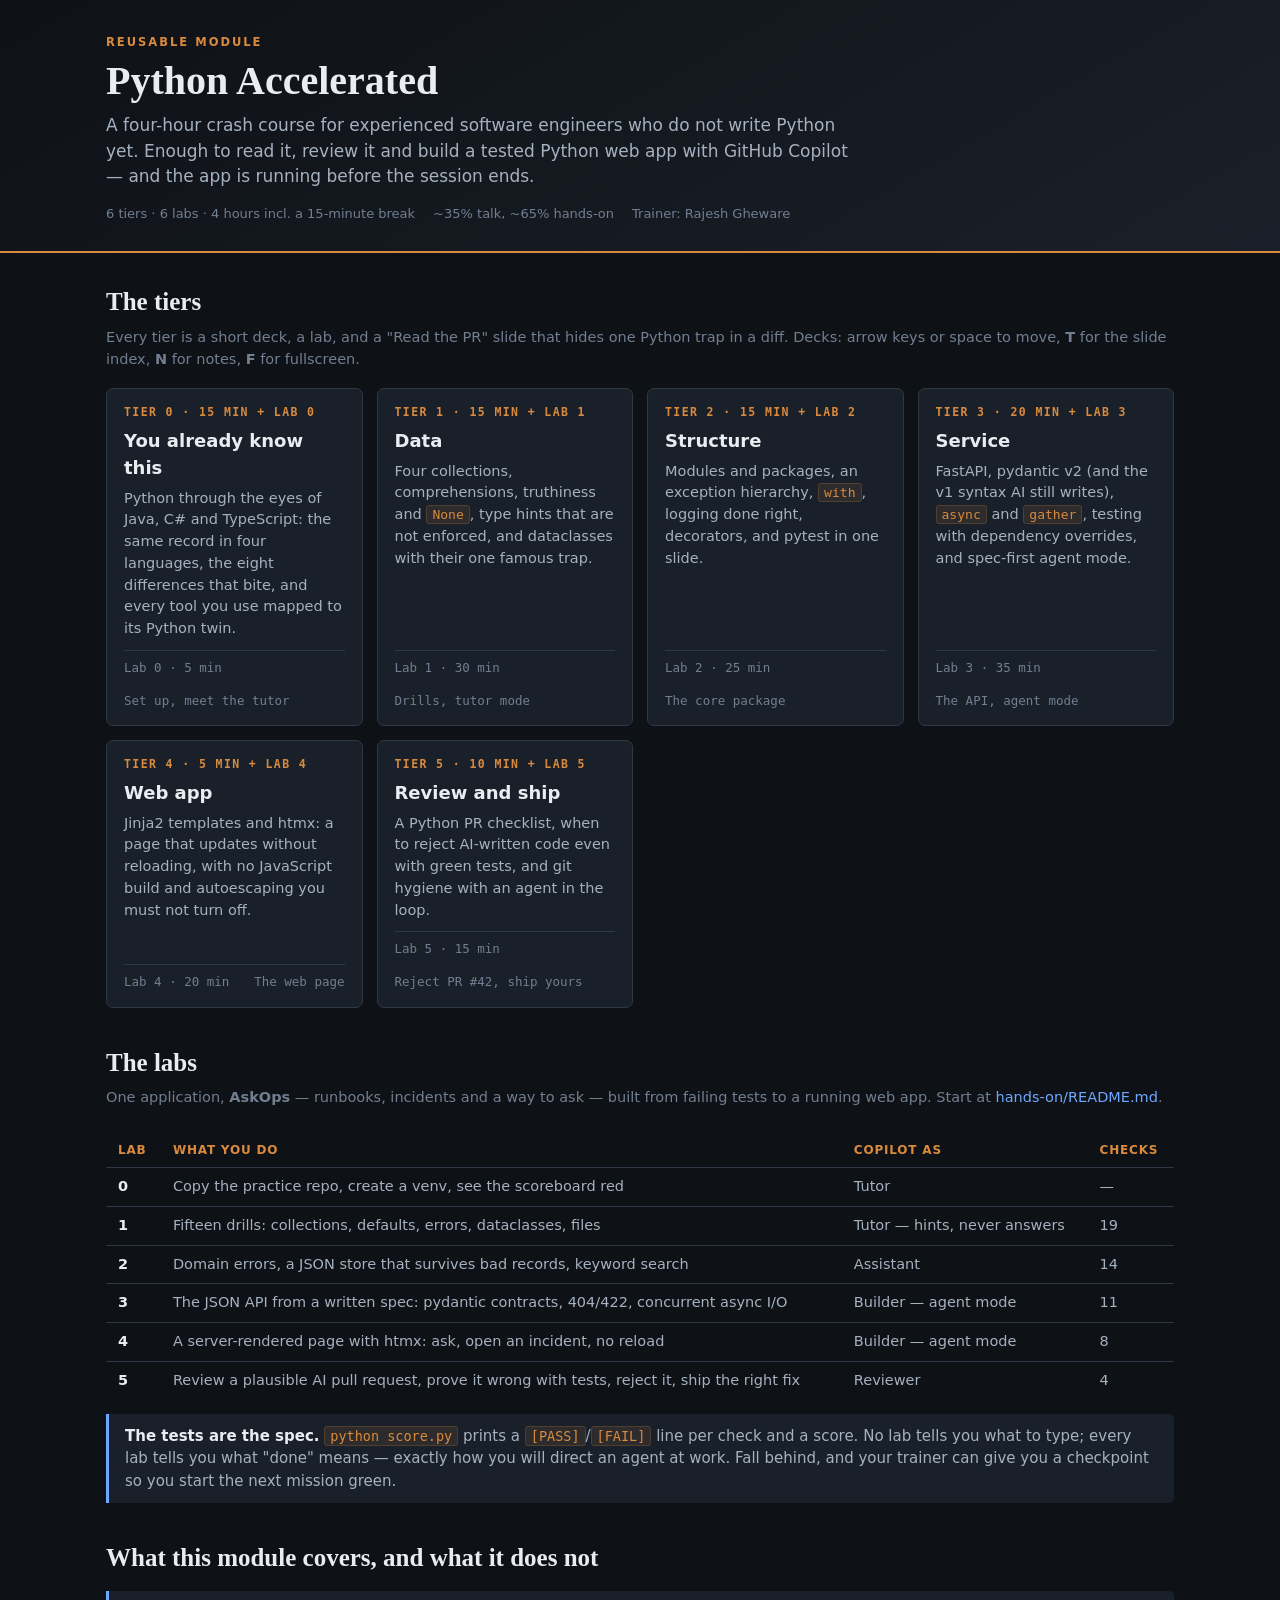
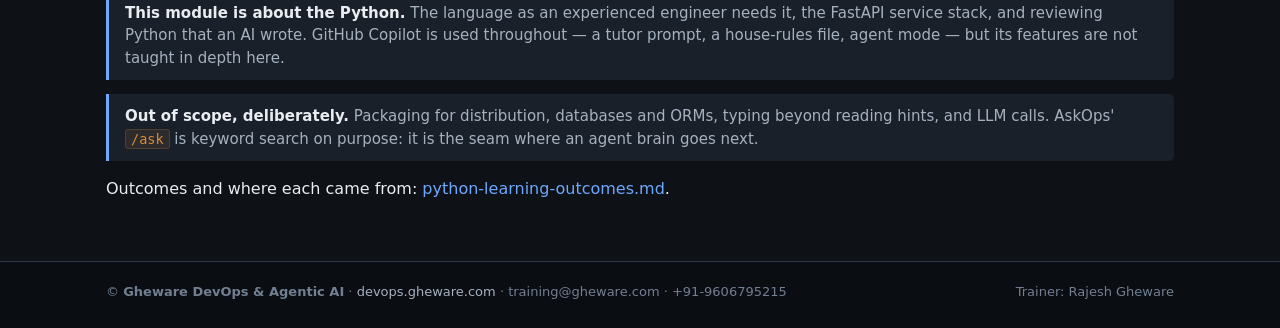
==== index.html @ 86f2a053 "Python Accelerated: a four-hour Python crash course module For experienced engineers new to Python: " ====
<!DOCTYPE html>
<html lang="en">
<head>
<meta charset="utf-8">
<meta name="viewport" content="width=device-width, initial-scale=1">
<title>Python Accelerated &mdash; Reusable Training Module</title>
<style>
:root{
  --bg:#0e1116; --bg-2:#141922; --panel:#1a2029; --line:#2f3846; --line-2:#435063;
  --fg:#e9edf2; --fg-dim:#a6b1c0; --fg-faint:#717f91;
  --accent:#d98a3d; --accent-2:#6ea8fe; --good:#5fbf8f;
  --mono:ui-monospace,"JetBrains Mono",Consolas,"DejaVu Sans Mono",monospace;
  --sans:system-ui,-apple-system,"Segoe UI",Roboto,Arial,sans-serif;
  --serif:ui-serif,Georgia,"Times New Roman",serif;
}
*{box-sizing:border-box}
body{margin:0;background:var(--bg);color:var(--fg);font-family:var(--sans);line-height:1.5}
a{color:var(--accent-2);text-decoration:none}
a:hover{text-decoration:underline}
header.top{background:linear-gradient(150deg,#0e1116 0%,#1a2029 100%);border-bottom:2px solid var(--accent);padding:34px 24px 28px}
.wrap{max-width:1100px;margin:0 auto;padding:0 16px}
header.top .tag{font-size:11.5px;letter-spacing:2px;text-transform:uppercase;color:var(--accent);font-weight:700}
header.top h1{font-family:var(--serif);font-size:40px;margin:8px 0 10px;font-weight:600;line-height:1.1}
header.top p{color:var(--fg-dim);max-width:760px;font-size:17px;margin:0}
header.top .meta{margin-top:14px;font-size:13px;color:var(--fg-faint);display:flex;gap:18px;flex-wrap:wrap}
section{padding:30px 0 6px}
h2{font-family:var(--serif);font-size:25px;margin:0 0 6px;font-weight:600}
h2 + .sub{color:var(--fg-faint);font-size:14.5px;margin:0 0 18px}
.tiers{display:grid;grid-template-columns:repeat(auto-fit,minmax(250px,1fr));gap:14px}
.tier{background:var(--panel);border:1px solid var(--line);border-radius:7px;padding:15px 17px;display:flex;flex-direction:column}
.tier:hover{border-color:var(--accent)}
.tier .n{font-family:var(--mono);font-size:11.5px;letter-spacing:1.4px;color:var(--accent);font-weight:700}
.tier h3{margin:5px 0 7px;font-size:18px}
.tier h3 a{color:var(--fg)}
.tier p{color:var(--fg-dim);font-size:14.5px;margin:0 0 10px;flex:1}
.tier .foot{font-size:12.5px;color:var(--fg-faint);font-family:var(--mono);display:flex;justify-content:space-between;gap:14px;flex-wrap:wrap;border-top:1px solid var(--line);padding-top:8px}
table{width:100%;border-collapse:collapse;font-size:14.5px;margin-top:6px}
th,td{text-align:left;padding:8px 12px;border-bottom:1px solid var(--line);vertical-align:top}
th{color:var(--accent);font-size:12px;letter-spacing:.8px;text-transform:uppercase}
td{color:var(--fg-dim)}
td b{color:var(--fg)}
tr:last-child td{border-bottom:none}
.table-wrap{overflow-x:auto}
code{font-family:var(--mono);font-size:.9em;color:var(--accent);background:rgba(217,138,61,.10);padding:1px 5px;border-radius:3px;border:1px solid rgba(217,138,61,.2)}
.note{background:var(--panel);border-left:3px solid var(--accent-2);border-radius:0 5px 5px 0;padding:11px 16px;color:var(--fg-dim);font-size:15px;margin-top:14px}
.note b{color:var(--fg)}
footer{margin-top:38px;border-top:1px solid var(--line);background:#0a0d12;padding:20px 0 26px;font-size:13px;color:var(--fg-faint)}
footer a{color:var(--fg-dim)}
footer .row{display:flex;justify-content:space-between;gap:20px;flex-wrap:wrap}
@media(max-width:640px){header.top h1{font-size:30px}}
</style>
</head>
<body>

<header class="top">
  <div class="wrap">
    <p class="tag">Reusable module</p>
    <h1>Python Accelerated</h1>
    <p>A four-hour crash course for experienced software engineers who do not write Python yet. Enough to
      read it, review it and build a tested Python web app with GitHub Copilot &mdash; and the app is running
      before the session ends.</p>
    <p class="meta">
      <span>6 tiers &middot; 6 labs &middot; 4 hours incl. a 15-minute break</span>
      <span>~35% talk, ~65% hands-on</span>
      <span>Trainer: Rajesh Gheware</span>
    </p>
  </div>
</header>

<div class="wrap">

<section>
  <h2>The tiers</h2>
  <p class="sub">Every tier is a short deck, a lab, and a "Read the PR" slide that hides one Python trap in a diff.
    Decks: arrow keys or space to move, <b>T</b> for the slide index, <b>N</b> for notes, <b>F</b> for fullscreen.</p>
  <div class="tiers">
    <div class="tier">
      <span class="n">TIER 0 &middot; 15 MIN + LAB 0</span>
      <h3><a href="presentation/t0-you-already-know-this.html">You already know this</a></h3>
      <p>Python through the eyes of Java, C# and TypeScript: the same record in four languages, the eight
         differences that bite, and every tool you use mapped to its Python twin.</p>
      <div class="foot"><span>Lab 0 &middot; 5 min</span><span>Set up, meet the tutor</span></div>
    </div>
    <div class="tier">
      <span class="n">TIER 1 &middot; 15 MIN + LAB 1</span>
      <h3><a href="presentation/t1-data.html">Data</a></h3>
      <p>Four collections, comprehensions, truthiness and <code>None</code>, type hints that are not
         enforced, and dataclasses with their one famous trap.</p>
      <div class="foot"><span>Lab 1 &middot; 30 min</span><span>Drills, tutor mode</span></div>
    </div>
    <div class="tier">
      <span class="n">TIER 2 &middot; 15 MIN + LAB 2</span>
      <h3><a href="presentation/t2-structure.html">Structure</a></h3>
      <p>Modules and packages, an exception hierarchy, <code>with</code>, logging done right, decorators, and
         pytest in one slide.</p>
      <div class="foot"><span>Lab 2 &middot; 25 min</span><span>The core package</span></div>
    </div>
    <div class="tier">
      <span class="n">TIER 3 &middot; 20 MIN + LAB 3</span>
      <h3><a href="presentation/t3-service.html">Service</a></h3>
      <p>FastAPI, pydantic v2 (and the v1 syntax AI still writes), <code>async</code> and <code>gather</code>, testing with
         dependency overrides, and spec-first agent mode.</p>
      <div class="foot"><span>Lab 3 &middot; 35 min</span><span>The API, agent mode</span></div>
    </div>
    <div class="tier">
      <span class="n">TIER 4 &middot; 5 MIN + LAB 4</span>
      <h3><a href="presentation/t4-web-app.html">Web app</a></h3>
      <p>Jinja2 templates and htmx: a page that updates without reloading, with no JavaScript build and
         autoescaping you must not turn off.</p>
      <div class="foot"><span>Lab 4 &middot; 20 min</span><span>The web page</span></div>
    </div>
    <div class="tier">
      <span class="n">TIER 5 &middot; 10 MIN + LAB 5</span>
      <h3><a href="presentation/t5-review-and-ship.html">Review and ship</a></h3>
      <p>A Python PR checklist, when to reject AI-written code even with green tests, and git hygiene with an
         agent in the loop.</p>
      <div class="foot"><span>Lab 5 &middot; 15 min</span><span>Reject PR #42, ship yours</span></div>
    </div>
  </div>
</section>

<section>
  <h2>The labs</h2>
  <p class="sub">One application, <b>AskOps</b> &mdash; runbooks, incidents and a way to ask &mdash; built from failing
    tests to a running web app. Start at <a href="hands-on/README.md">hands-on/README.md</a>.</p>
  <div class="table-wrap">
    <table>
      <tr><th>Lab</th><th>What you do</th><th>Copilot as</th><th>Checks</th></tr>
      <tr><td><b>0</b></td><td>Copy the practice repo, create a venv, see the scoreboard red</td><td>Tutor</td><td>&mdash;</td></tr>
      <tr><td><b>1</b></td><td>Fifteen drills: collections, defaults, errors, dataclasses, files</td><td>Tutor &mdash; hints, never answers</td><td>19</td></tr>
      <tr><td><b>2</b></td><td>Domain errors, a JSON store that survives bad records, keyword search</td><td>Assistant</td><td>14</td></tr>
      <tr><td><b>3</b></td><td>The JSON API from a written spec: pydantic contracts, 404/422, concurrent async I/O</td><td>Builder &mdash; agent mode</td><td>11</td></tr>
      <tr><td><b>4</b></td><td>A server-rendered page with htmx: ask, open an incident, no reload</td><td>Builder &mdash; agent mode</td><td>8</td></tr>
      <tr><td><b>5</b></td><td>Review a plausible AI pull request, prove it wrong with tests, reject it, ship the right fix</td><td>Reviewer</td><td>4</td></tr>
    </table>
  </div>
  <div class="note">
    <b>The tests are the spec.</b> <code>python score.py</code> prints a <code>[PASS]</code>/<code>[FAIL]</code> line per check and a score.
    No lab tells you what to type; every lab tells you what "done" means &mdash; exactly how you will direct an agent at work.
    Fall behind, and your trainer can give you a checkpoint so you start the next mission green.
  </div>
</section>

<section>
  <h2>What this module covers, and what it does not</h2>
  <div class="note">
    <b>This module is about the Python.</b> The language as an experienced engineer needs it, the FastAPI service
    stack, and reviewing Python that an AI wrote. GitHub Copilot is used throughout &mdash; a tutor prompt, a house-rules
    file, agent mode &mdash; but its features are not taught in depth here.
  </div>
  <div class="note">
    <b>Out of scope, deliberately.</b> Packaging for distribution, databases and ORMs, typing beyond reading hints,
    and LLM calls. AskOps' <code>/ask</code> is keyword search on purpose: it is the seam where an agent brain goes next.
  </div>
  <p class="sub">Outcomes and where each came from:
    <a href="python-learning-outcomes.md">python-learning-outcomes.md</a>.</p>
</section>

</div>

<footer>
  <div class="wrap row">
    <span>&copy; <b>Gheware DevOps &amp; Agentic AI</b> &middot;
      <a href="https://devops.gheware.com">devops.gheware.com</a> &middot;
      training@gheware.com &middot; +91-9606795215</span>
    <span>Trainer: Rajesh Gheware</span>
  </div>
</footer>

</body>
</html>
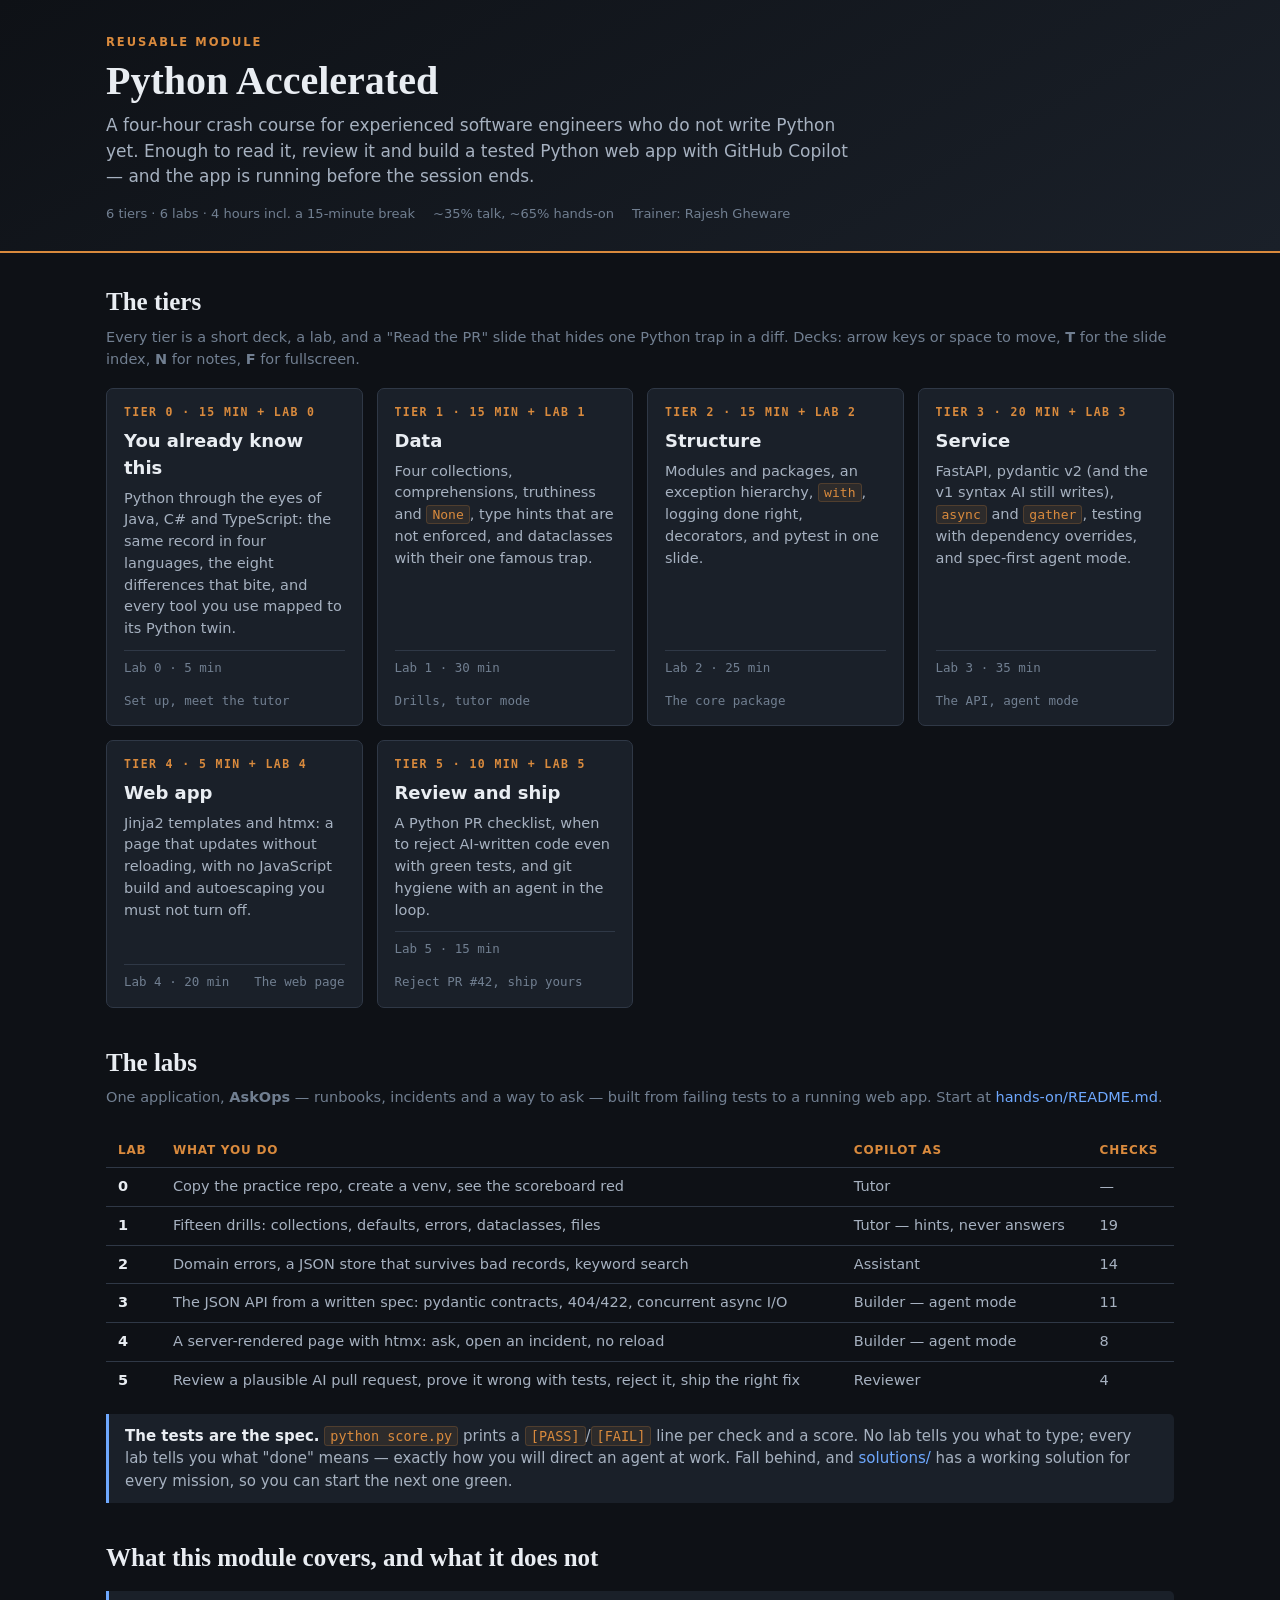
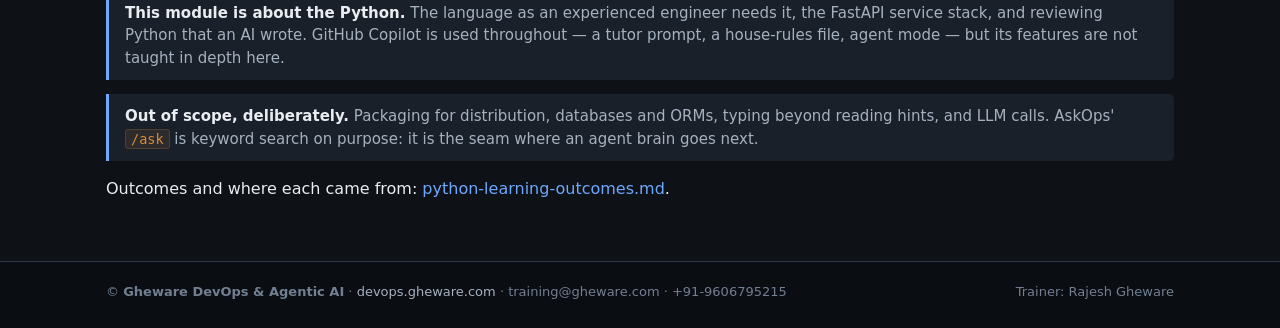
==== commit d896068a: "Add a working solution for every mission under solutions/ Participants may refer to them when stuck," ====
--- a/index.html
+++ b/index.html
@@ -137,7 +137,7 @@
   <div class="note">
     <b>The tests are the spec.</b> <code>python score.py</code> prints a <code>[PASS]</code>/<code>[FAIL]</code> line per check and a score.
     No lab tells you what to type; every lab tells you what "done" means &mdash; exactly how you will direct an agent at work.
-    Fall behind, and your trainer can give you a checkpoint so you start the next mission green.
+    Fall behind, and <a href="solutions/README.md">solutions/</a> has a working solution for every mission, so you can start the next one green.
   </div>
 </section>
 
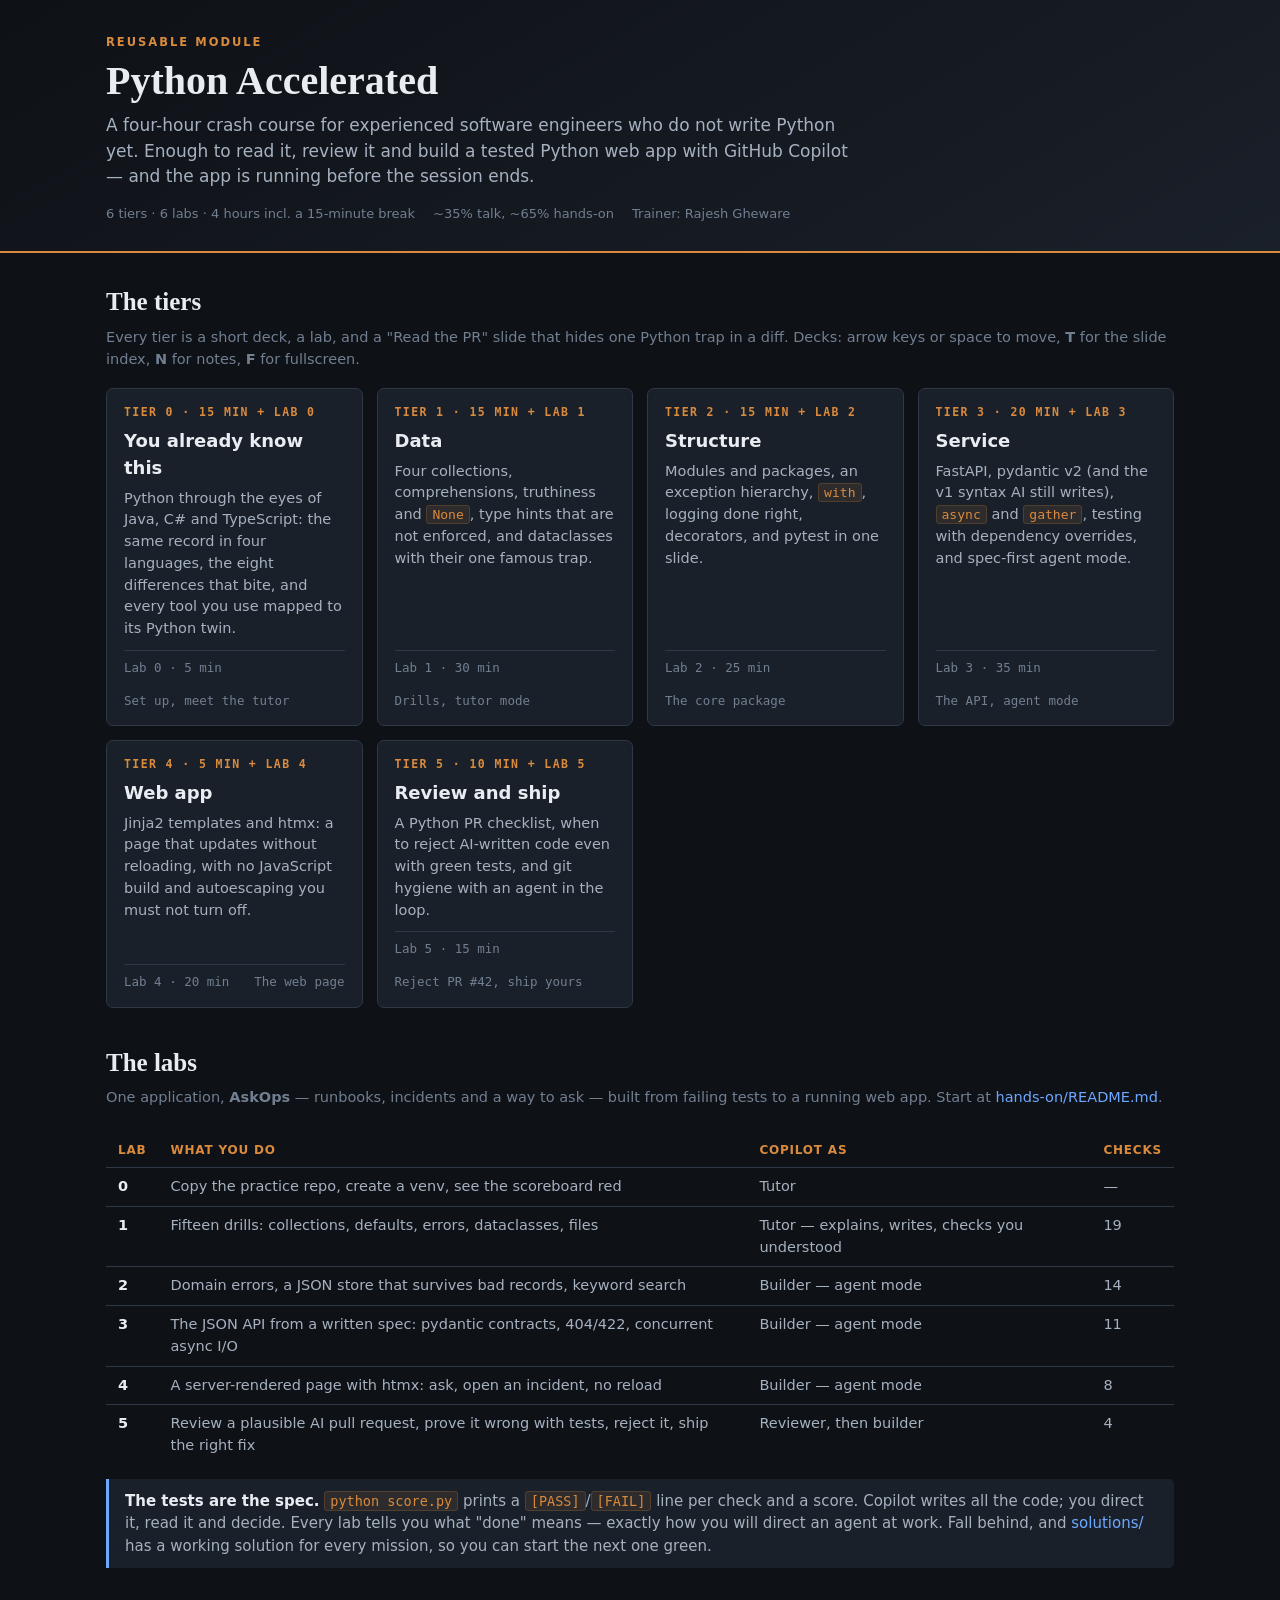
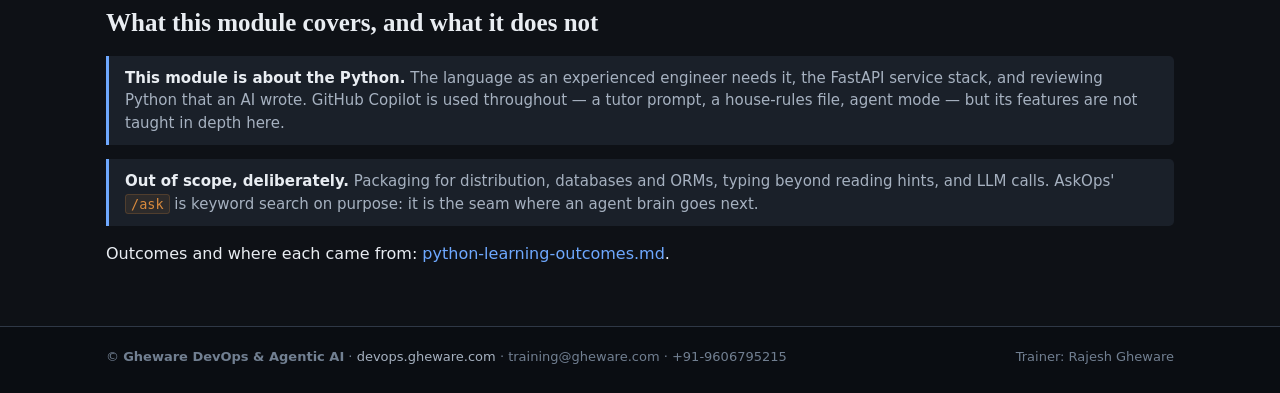
==== commit 1db82b3f: "Copilot writes the code; solutions become prompt sequences Participants are not expected to write or" ====
--- a/index.html
+++ b/index.html
@@ -127,16 +127,16 @@
     <table>
       <tr><th>Lab</th><th>What you do</th><th>Copilot as</th><th>Checks</th></tr>
       <tr><td><b>0</b></td><td>Copy the practice repo, create a venv, see the scoreboard red</td><td>Tutor</td><td>&mdash;</td></tr>
-      <tr><td><b>1</b></td><td>Fifteen drills: collections, defaults, errors, dataclasses, files</td><td>Tutor &mdash; hints, never answers</td><td>19</td></tr>
-      <tr><td><b>2</b></td><td>Domain errors, a JSON store that survives bad records, keyword search</td><td>Assistant</td><td>14</td></tr>
+      <tr><td><b>1</b></td><td>Fifteen drills: collections, defaults, errors, dataclasses, files</td><td>Tutor &mdash; explains, writes, checks you understood</td><td>19</td></tr>
+      <tr><td><b>2</b></td><td>Domain errors, a JSON store that survives bad records, keyword search</td><td>Builder &mdash; agent mode</td><td>14</td></tr>
       <tr><td><b>3</b></td><td>The JSON API from a written spec: pydantic contracts, 404/422, concurrent async I/O</td><td>Builder &mdash; agent mode</td><td>11</td></tr>
       <tr><td><b>4</b></td><td>A server-rendered page with htmx: ask, open an incident, no reload</td><td>Builder &mdash; agent mode</td><td>8</td></tr>
-      <tr><td><b>5</b></td><td>Review a plausible AI pull request, prove it wrong with tests, reject it, ship the right fix</td><td>Reviewer</td><td>4</td></tr>
+      <tr><td><b>5</b></td><td>Review a plausible AI pull request, prove it wrong with tests, reject it, ship the right fix</td><td>Reviewer, then builder</td><td>4</td></tr>
     </table>
   </div>
   <div class="note">
     <b>The tests are the spec.</b> <code>python score.py</code> prints a <code>[PASS]</code>/<code>[FAIL]</code> line per check and a score.
-    No lab tells you what to type; every lab tells you what "done" means &mdash; exactly how you will direct an agent at work.
+    Copilot writes all the code; you direct it, read it and decide. Every lab tells you what "done" means &mdash; exactly how you will direct an agent at work.
     Fall behind, and <a href="solutions/README.md">solutions/</a> has a working solution for every mission, so you can start the next one green.
   </div>
 </section>
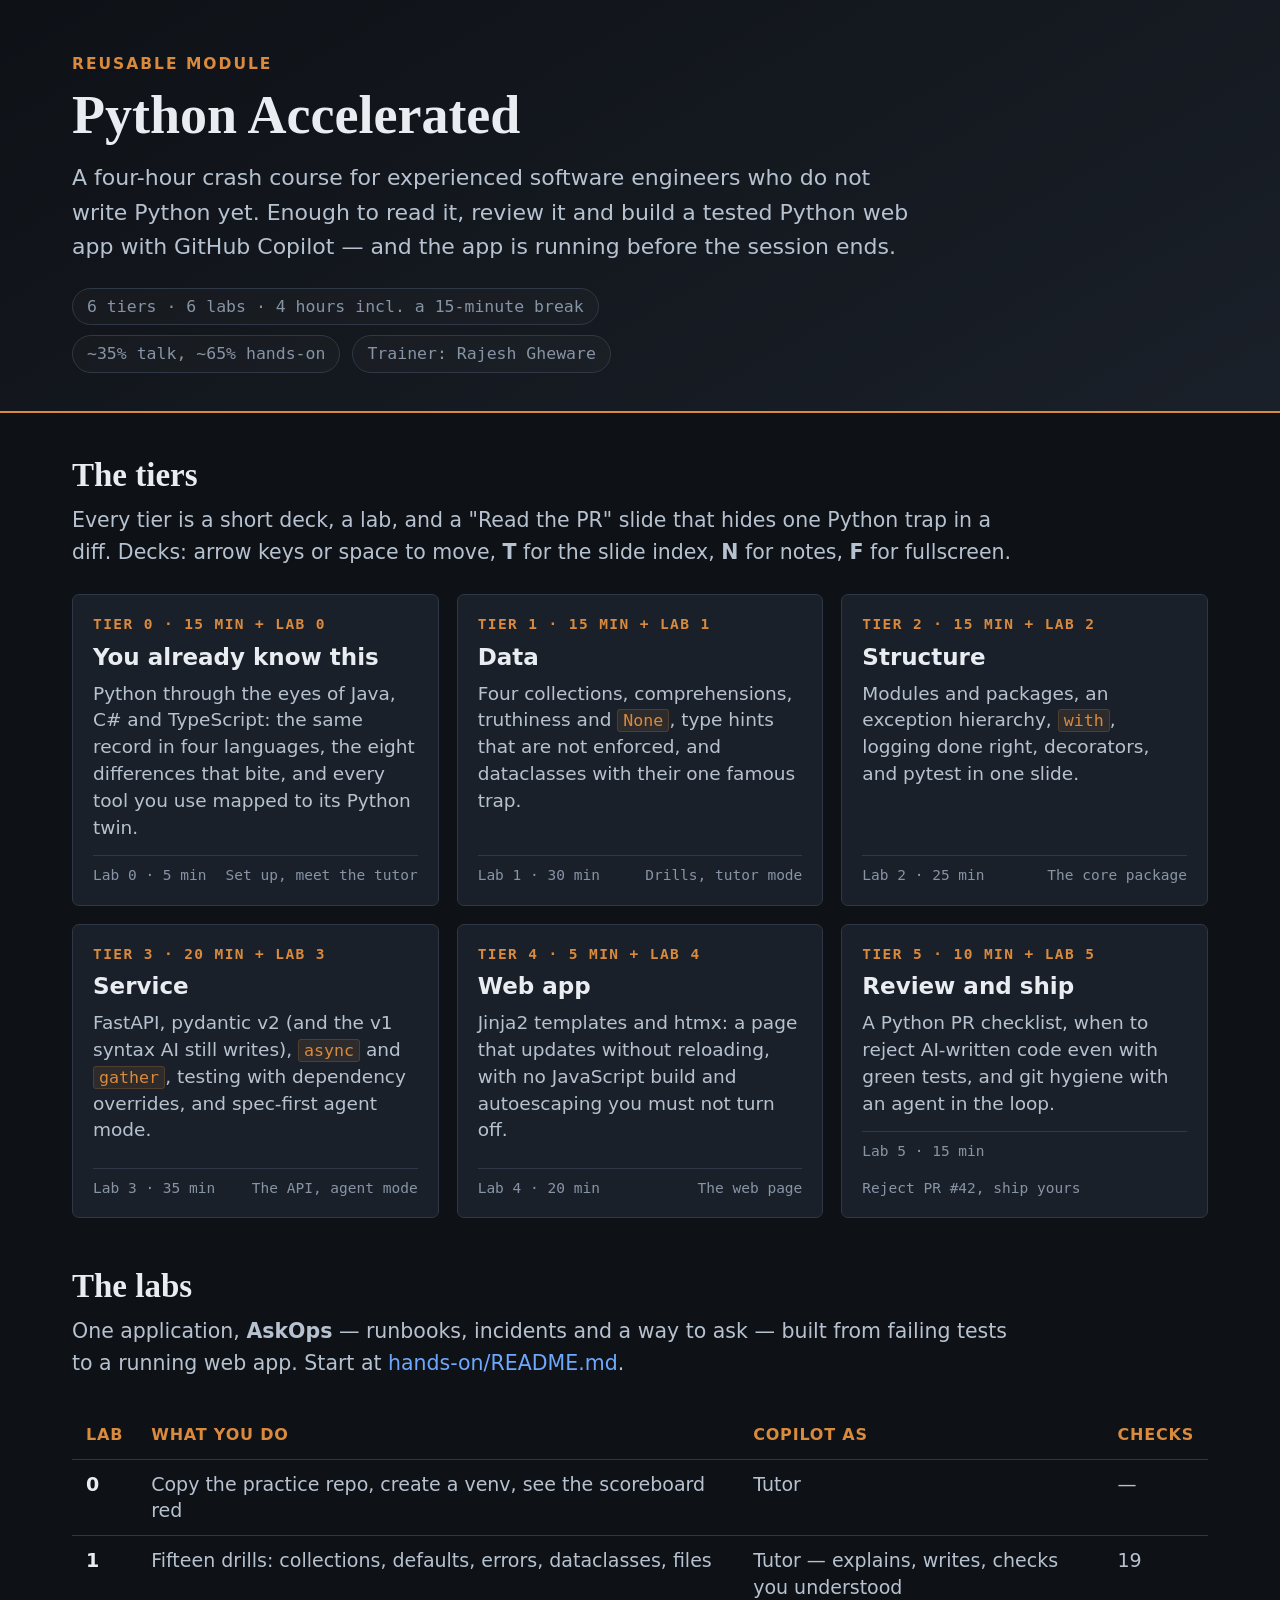
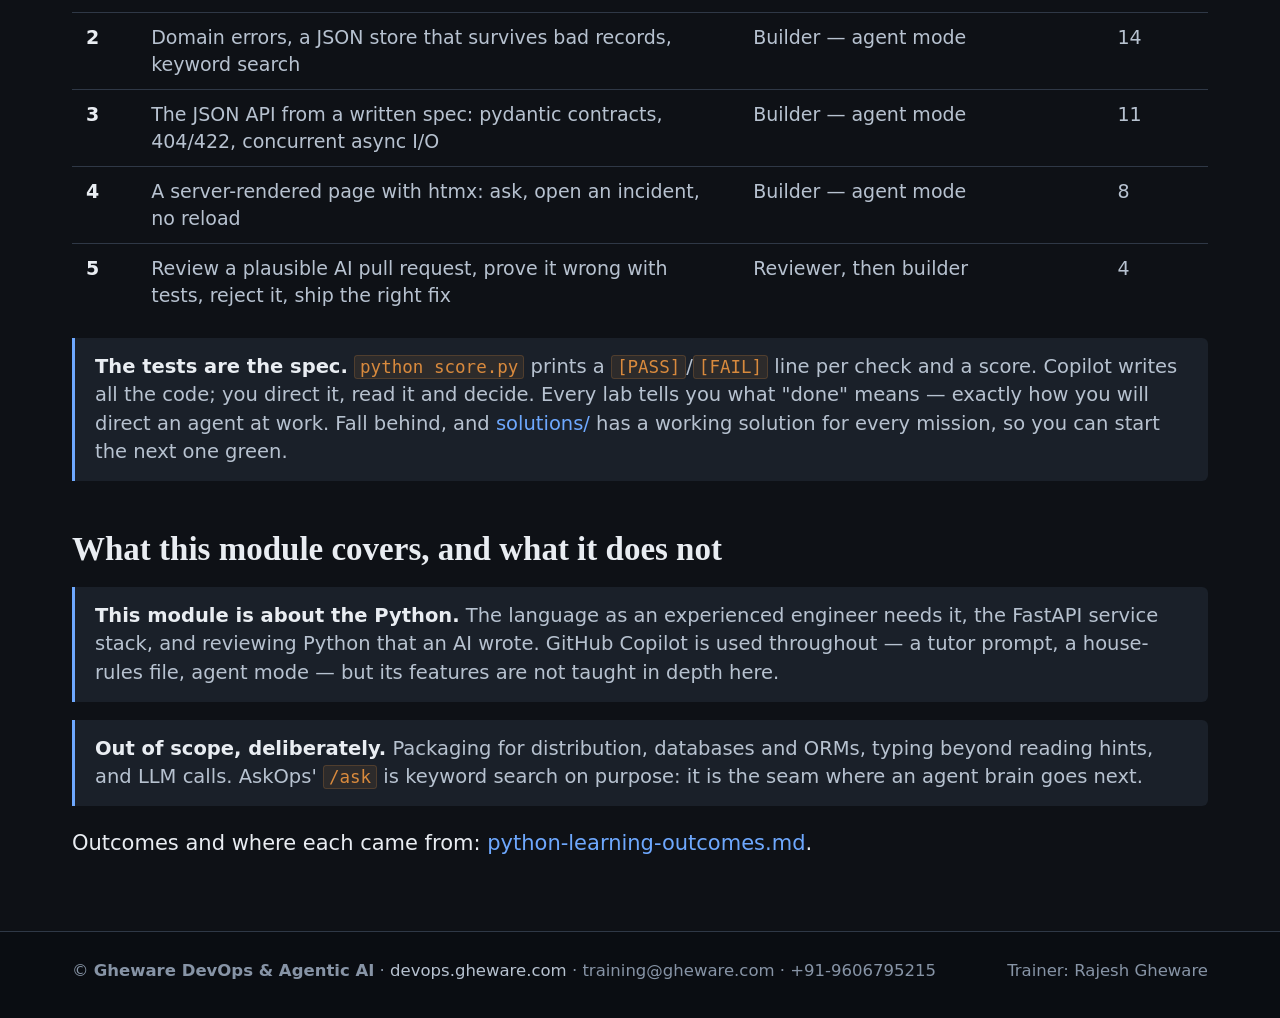
==== commit 4b937da6: "Scale the module home page to match the decks The decks moved to the larger type in a4bf48e; the tie" ====
--- a/index.html
+++ b/index.html
@@ -7,47 +7,63 @@
 <style>
 :root{
   --bg:#0e1116; --bg-2:#141922; --panel:#1a2029; --line:#2f3846; --line-2:#435063;
-  --fg:#e9edf2; --fg-dim:#a6b1c0; --fg-faint:#717f91;
+  --fg:#e9edf2; --fg-dim:#b7c2d0; --fg-faint:#8794a6;
   --accent:#d98a3d; --accent-2:#6ea8fe; --good:#5fbf8f;
   --mono:ui-monospace,"JetBrains Mono",Consolas,"DejaVu Sans Mono",monospace;
   --sans:system-ui,-apple-system,"Segoe UI",Roboto,Arial,sans-serif;
   --serif:ui-serif,Georgia,"Times New Roman",serif;
 }
 *{box-sizing:border-box}
-body{margin:0;background:var(--bg);color:var(--fg);font-family:var(--sans);line-height:1.5}
+/* Type matches the decks: readable across a room, not just on a laptop. */
+body{margin:0;background:var(--bg);color:var(--fg);font-family:var(--sans);
+  font-size:21px;line-height:1.55;-webkit-text-size-adjust:100%}
 a{color:var(--accent-2);text-decoration:none}
 a:hover{text-decoration:underline}
-header.top{background:linear-gradient(150deg,#0e1116 0%,#1a2029 100%);border-bottom:2px solid var(--accent);padding:34px 24px 28px}
-.wrap{max-width:1100px;margin:0 auto;padding:0 16px}
-header.top .tag{font-size:11.5px;letter-spacing:2px;text-transform:uppercase;color:var(--accent);font-weight:700}
-header.top h1{font-family:var(--serif);font-size:40px;margin:8px 0 10px;font-weight:600;line-height:1.1}
-header.top p{color:var(--fg-dim);max-width:760px;font-size:17px;margin:0}
-header.top .meta{margin-top:14px;font-size:13px;color:var(--fg-faint);display:flex;gap:18px;flex-wrap:wrap}
-section{padding:30px 0 6px}
-h2{font-family:var(--serif);font-size:25px;margin:0 0 6px;font-weight:600}
-h2 + .sub{color:var(--fg-faint);font-size:14.5px;margin:0 0 18px}
-.tiers{display:grid;grid-template-columns:repeat(auto-fit,minmax(250px,1fr));gap:14px}
-.tier{background:var(--panel);border:1px solid var(--line);border-radius:7px;padding:15px 17px;display:flex;flex-direction:column}
+header.top{background:linear-gradient(150deg,#0e1116 0%,#1a2029 100%);border-bottom:2px solid var(--accent);padding:52px 24px 38px}
+.wrap{max-width:1200px;margin:0 auto;padding:0 32px}
+header.top .tag{font-size:15.5px;letter-spacing:2px;text-transform:uppercase;color:var(--accent);font-weight:700}
+header.top h1{font-family:var(--serif);font-size:54px;margin:10px 0 16px;font-weight:600;line-height:1.1}
+header.top p{color:var(--fg-dim);max-width:60ch;font-size:22px;margin:0}
+header.top .meta{margin-top:24px;font-size:16.5px;color:var(--fg-faint);display:flex;
+  gap:10px 12px;flex-wrap:wrap;font-family:var(--mono)}
+header.top .meta span{padding:5px 14px;border:1px solid var(--line);border-radius:20px;
+  background:rgba(255,255,255,.02)}
+section{padding:44px 0 6px}
+h2{font-family:var(--serif);font-size:33px;line-height:1.15;margin:0 0 10px;font-weight:600}
+h2 + .sub{color:var(--fg-dim);font-size:20.5px;max-width:72ch;margin:0 0 26px}
+.tiers{display:grid;grid-template-columns:repeat(auto-fit,minmax(310px,1fr));gap:18px}
+.tier{background:var(--panel);border:1px solid var(--line);border-radius:7px;padding:18px 20px;display:flex;flex-direction:column}
 .tier:hover{border-color:var(--accent)}
-.tier .n{font-family:var(--mono);font-size:11.5px;letter-spacing:1.4px;color:var(--accent);font-weight:700}
-.tier h3{margin:5px 0 7px;font-size:18px}
+.tier .n{font-family:var(--mono);font-size:14.5px;letter-spacing:1.4px;color:var(--accent);font-weight:700}
+.tier h3{margin:7px 0 9px;font-size:23px;line-height:1.25}
 .tier h3 a{color:var(--fg)}
-.tier p{color:var(--fg-dim);font-size:14.5px;margin:0 0 10px;flex:1}
-.tier .foot{font-size:12.5px;color:var(--fg-faint);font-family:var(--mono);display:flex;justify-content:space-between;gap:14px;flex-wrap:wrap;border-top:1px solid var(--line);padding-top:8px}
-table{width:100%;border-collapse:collapse;font-size:14.5px;margin-top:6px}
-th,td{text-align:left;padding:8px 12px;border-bottom:1px solid var(--line);vertical-align:top}
-th{color:var(--accent);font-size:12px;letter-spacing:.8px;text-transform:uppercase}
-td{color:var(--fg-dim)}
+.tier p{color:var(--fg-dim);font-size:18.5px;line-height:1.45;margin:0 0 14px;flex:1}
+.tier .foot{font-size:14.5px;color:var(--fg-faint);font-family:var(--mono);display:flex;justify-content:space-between;gap:14px;flex-wrap:wrap;border-top:1px solid var(--line);padding-top:8px}
+table{width:100%;border-collapse:collapse;font-size:19px;margin-top:6px}
+th,td{text-align:left;padding:11px 14px;border-bottom:1px solid var(--line);vertical-align:top}
+th{color:var(--accent);font-size:16px;letter-spacing:.8px;text-transform:uppercase}
+td{color:var(--fg-dim);line-height:1.42}
 td b{color:var(--fg)}
 tr:last-child td{border-bottom:none}
 .table-wrap{overflow-x:auto}
 code{font-family:var(--mono);font-size:.9em;color:var(--accent);background:rgba(217,138,61,.10);padding:1px 5px;border-radius:3px;border:1px solid rgba(217,138,61,.2)}
-.note{background:var(--panel);border-left:3px solid var(--accent-2);border-radius:0 5px 5px 0;padding:11px 16px;color:var(--fg-dim);font-size:15px;margin-top:14px}
+.note{background:var(--panel);border-left:3px solid var(--accent-2);border-radius:0 6px 6px 0;
+  padding:15px 20px;color:var(--fg-dim);font-size:19.5px;line-height:1.45;margin-top:18px}
 .note b{color:var(--fg)}
-footer{margin-top:38px;border-top:1px solid var(--line);background:#0a0d12;padding:20px 0 26px;font-size:13px;color:var(--fg-faint)}
+footer{margin-top:44px;border-top:1px solid var(--line);background:#0a0d12;padding:26px 0 34px;font-size:16.5px;line-height:1.6;color:var(--fg-faint)}
 footer a{color:var(--fg-dim)}
 footer .row{display:flex;justify-content:space-between;gap:20px;flex-wrap:wrap}
-@media(max-width:640px){header.top h1{font-size:30px}}
+/* Narrow screens: step back down rather than letting a 54px heading wrap badly. */
+@media(max-width:880px){
+  body{font-size:18px}
+  .wrap{padding:0 20px}
+  header.top{padding:36px 20px 28px}
+  header.top h1{font-size:38px} header.top p{font-size:19px}
+  h2{font-size:26px} h2 + .sub{font-size:17.5px}
+  .tier h3{font-size:20px} .tier p{font-size:17px}
+  table{font-size:17px} .note{font-size:17.5px}
+  .tiers{grid-template-columns:1fr}
+}
 </style>
 </head>
 <body>
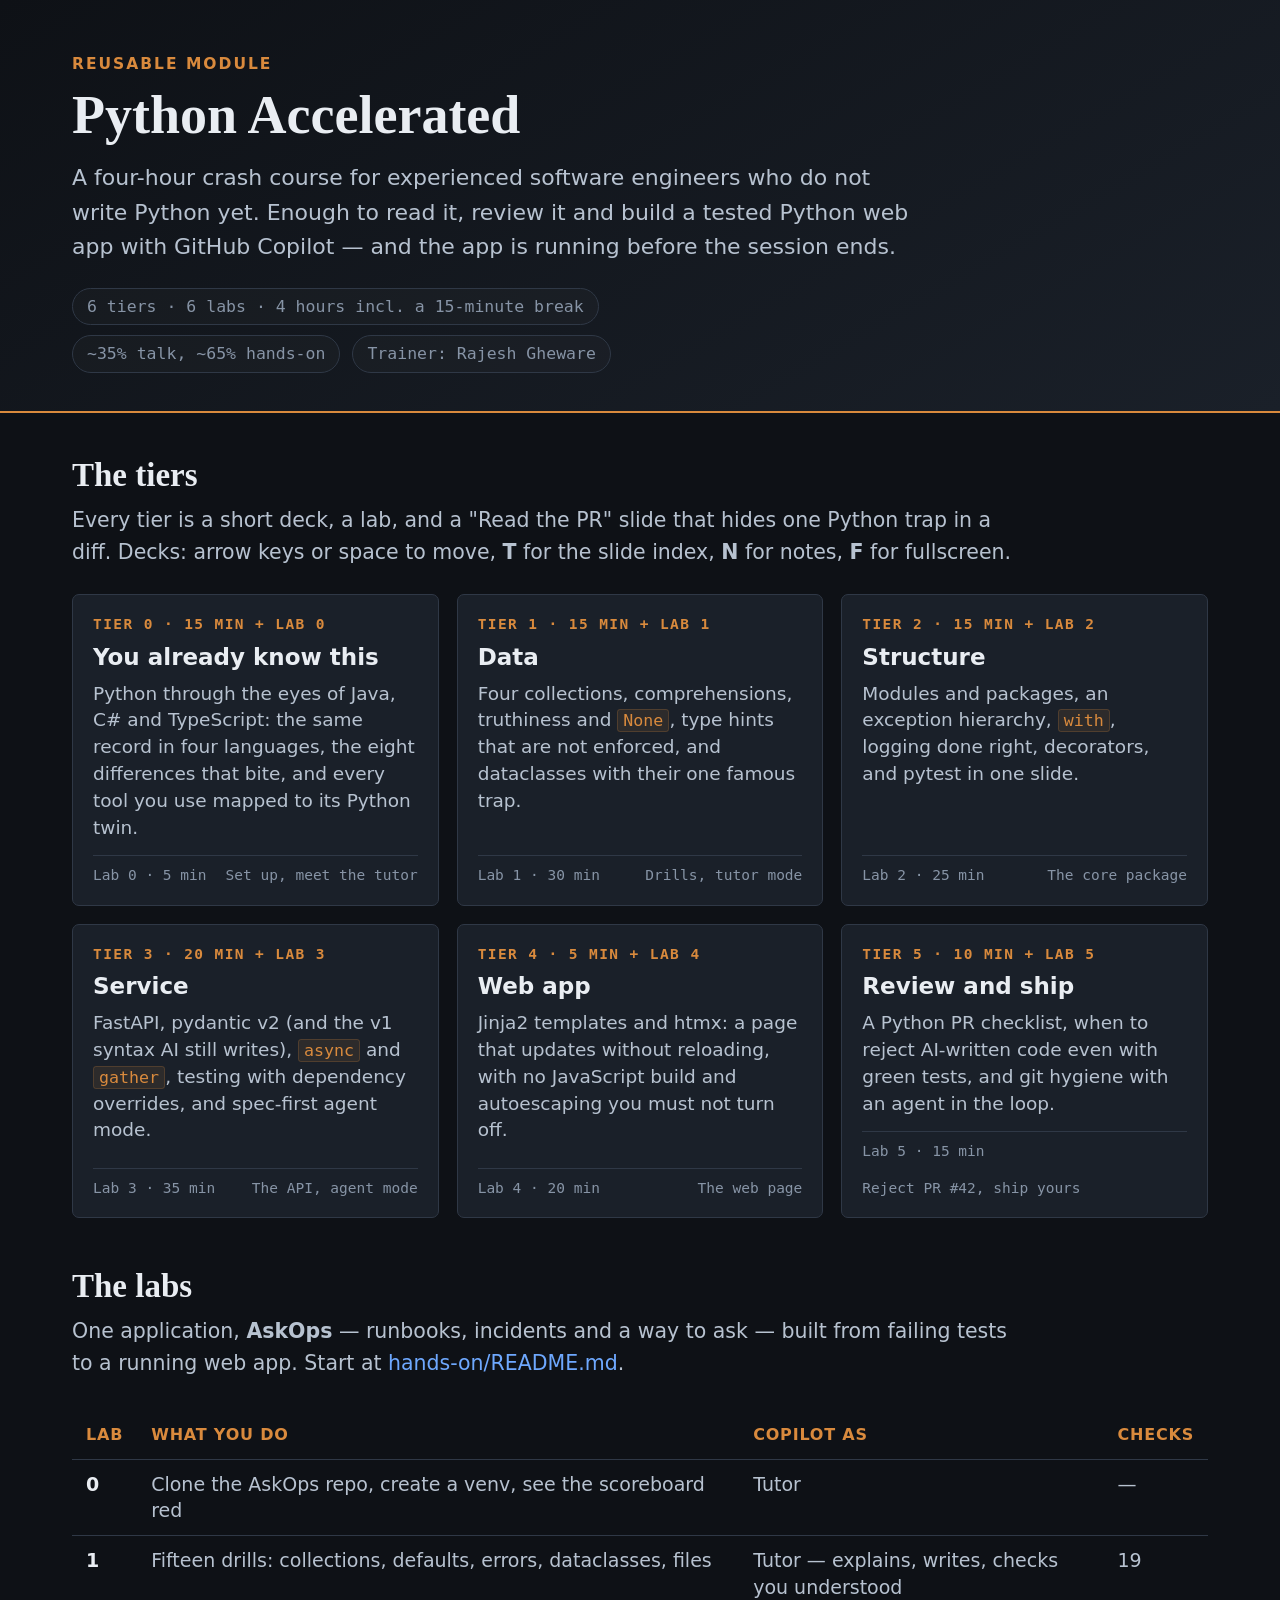
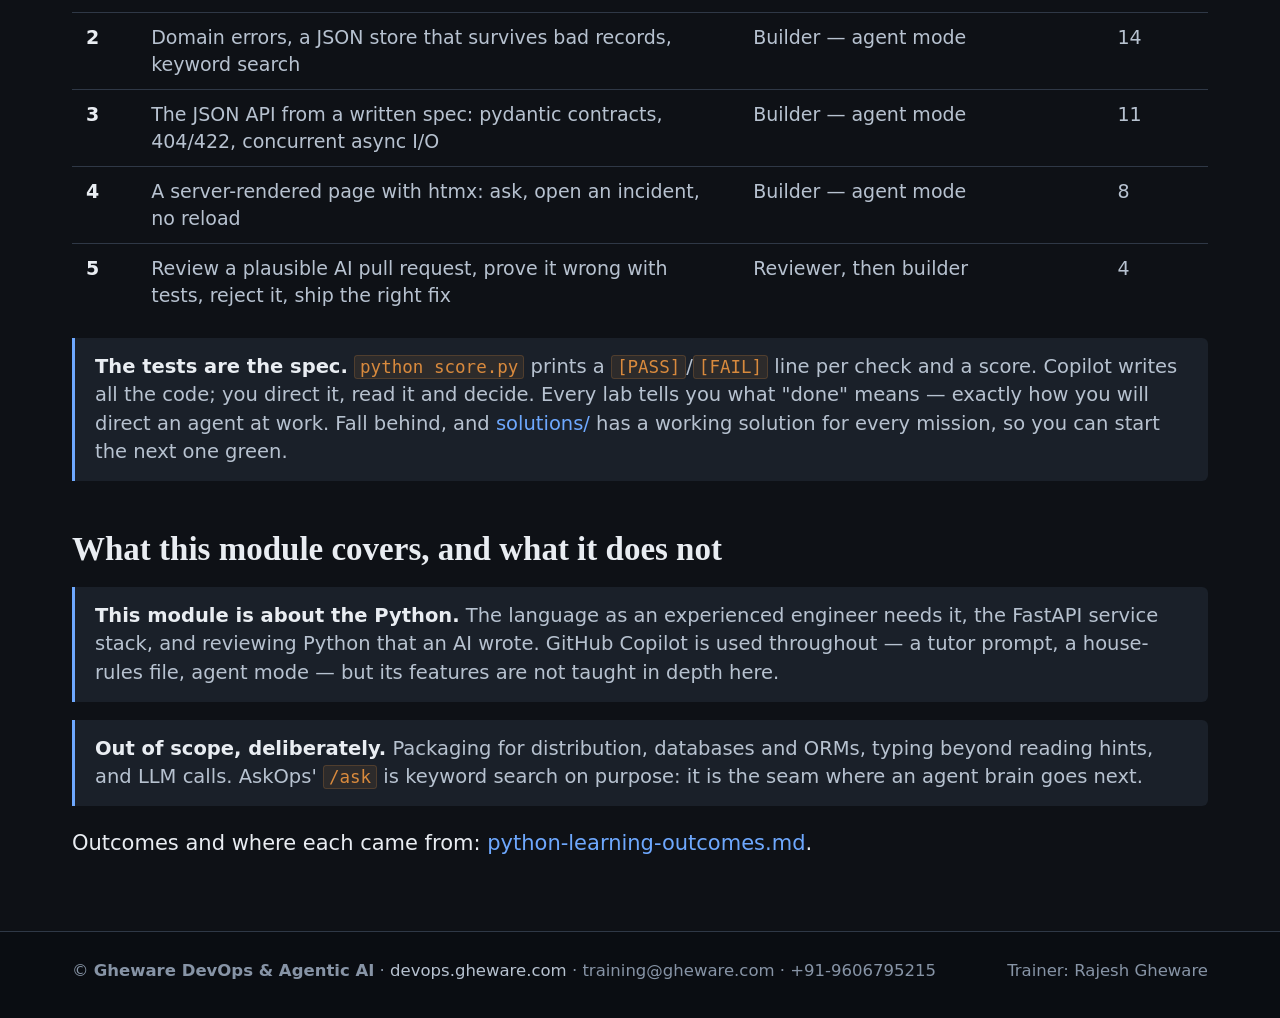
==== commit ea37f018: "Move AskOps out to its own repository, ghewaredevopsai/askops Participants clone AskOps instead of c" ====
--- a/index.html
+++ b/index.html
@@ -142,7 +142,7 @@
   <div class="table-wrap">
     <table>
       <tr><th>Lab</th><th>What you do</th><th>Copilot as</th><th>Checks</th></tr>
-      <tr><td><b>0</b></td><td>Copy the practice repo, create a venv, see the scoreboard red</td><td>Tutor</td><td>&mdash;</td></tr>
+      <tr><td><b>0</b></td><td>Clone the AskOps repo, create a venv, see the scoreboard red</td><td>Tutor</td><td>&mdash;</td></tr>
       <tr><td><b>1</b></td><td>Fifteen drills: collections, defaults, errors, dataclasses, files</td><td>Tutor &mdash; explains, writes, checks you understood</td><td>19</td></tr>
       <tr><td><b>2</b></td><td>Domain errors, a JSON store that survives bad records, keyword search</td><td>Builder &mdash; agent mode</td><td>14</td></tr>
       <tr><td><b>3</b></td><td>The JSON API from a written spec: pydantic contracts, 404/422, concurrent async I/O</td><td>Builder &mdash; agent mode</td><td>11</td></tr>
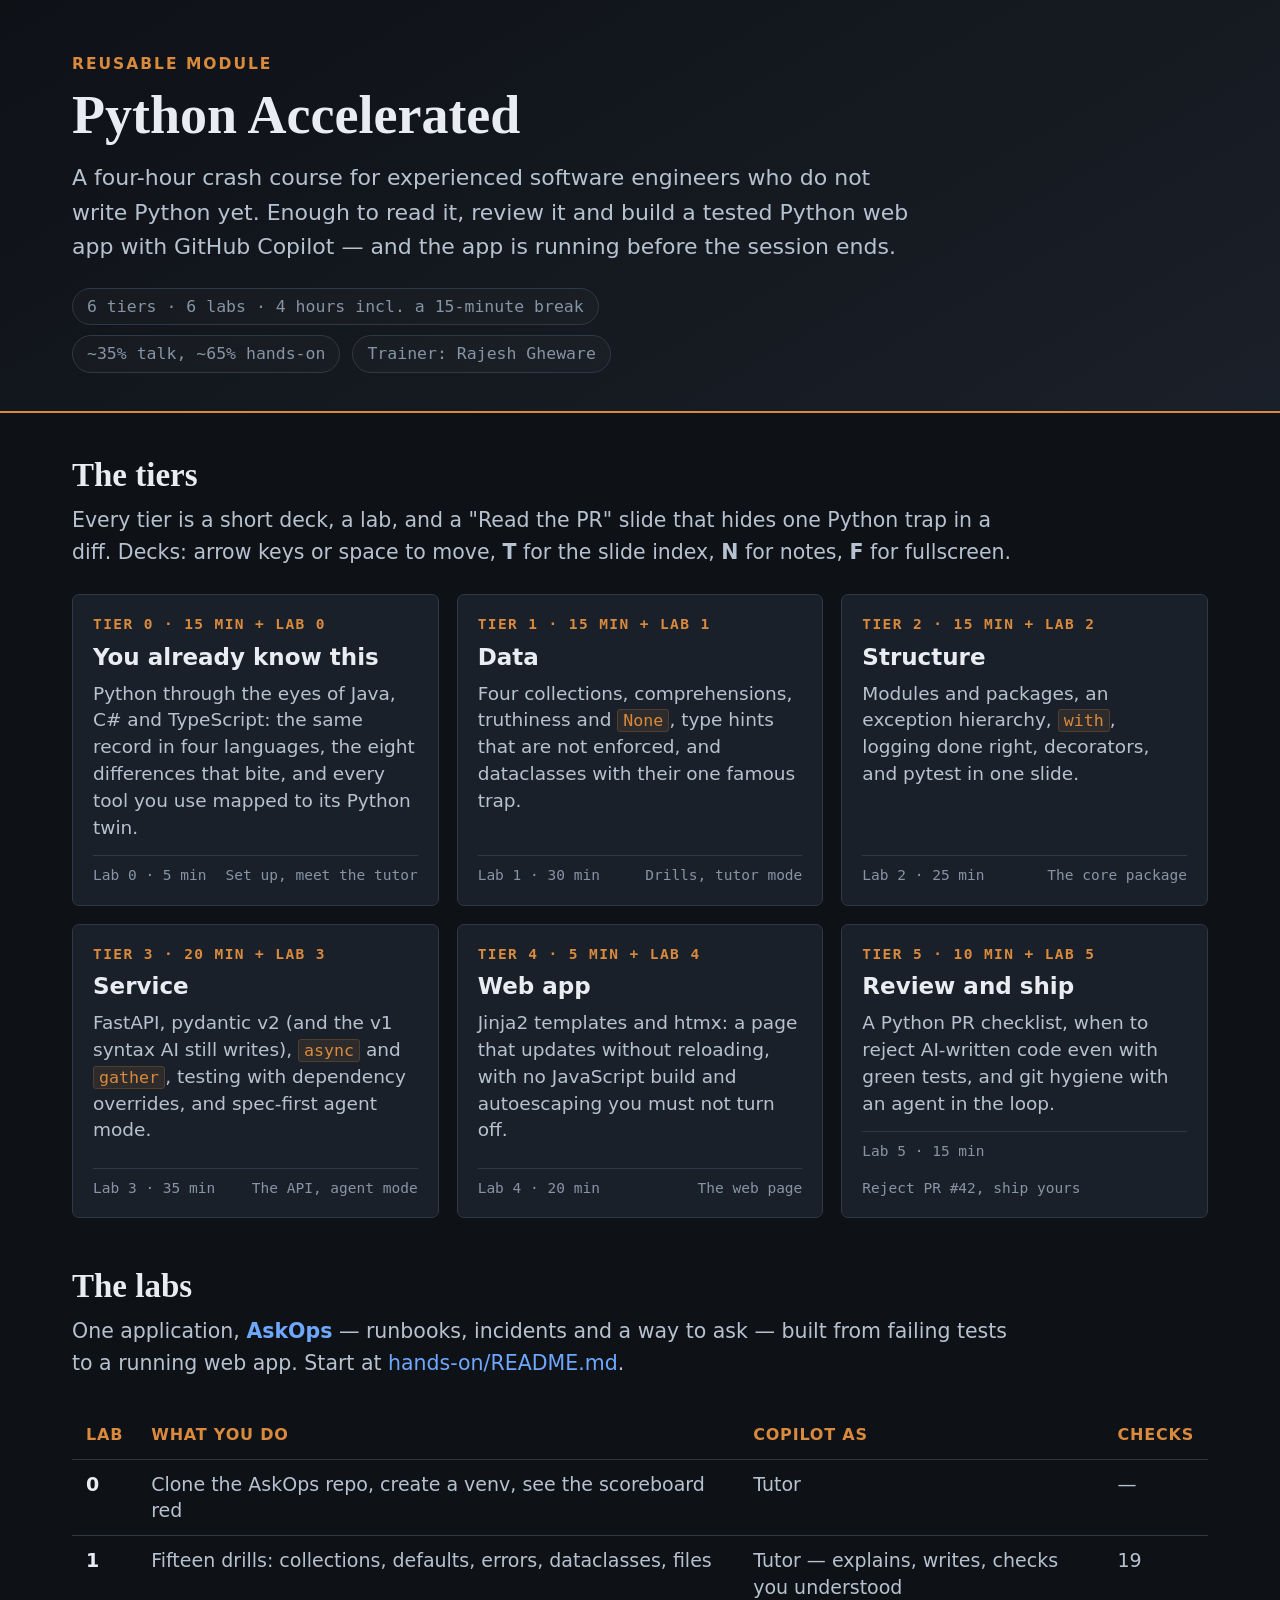
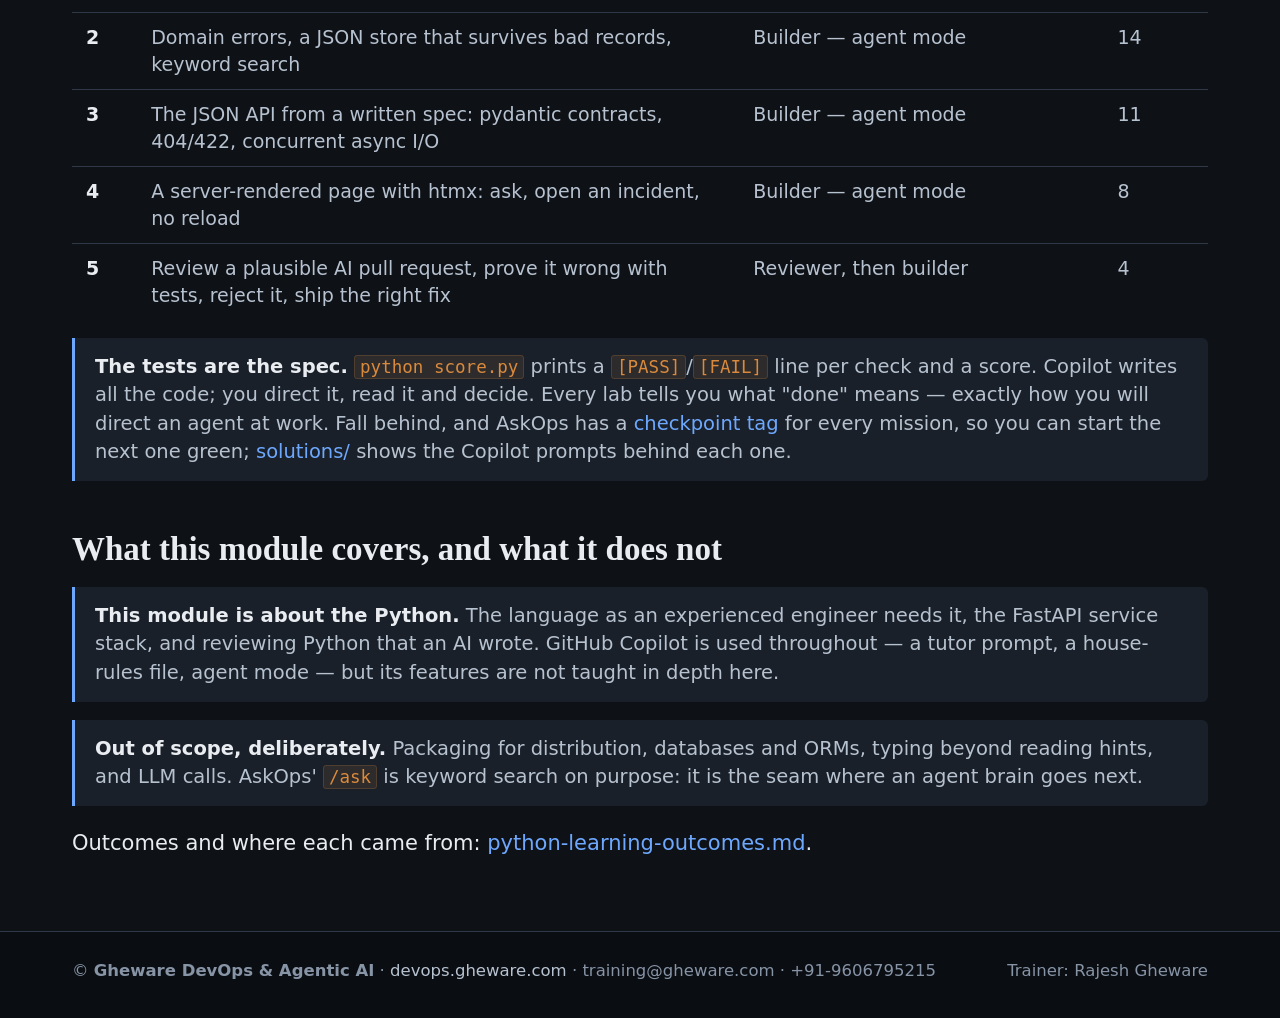
==== commit 14b7316e: "Docs: catch up by AskOps checkpoint tag everywhere, link the AskOps repo The t0 card, the home page " ====
--- a/index.html
+++ b/index.html
@@ -137,7 +137,7 @@
 
 <section>
   <h2>The labs</h2>
-  <p class="sub">One application, <b>AskOps</b> &mdash; runbooks, incidents and a way to ask &mdash; built from failing
+  <p class="sub">One application, <a href="https://github.com/ghewaredevopsai/askops"><b>AskOps</b></a> &mdash; runbooks, incidents and a way to ask &mdash; built from failing
     tests to a running web app. Start at <a href="hands-on/README.md">hands-on/README.md</a>.</p>
   <div class="table-wrap">
     <table>
@@ -153,7 +153,7 @@
   <div class="note">
     <b>The tests are the spec.</b> <code>python score.py</code> prints a <code>[PASS]</code>/<code>[FAIL]</code> line per check and a score.
     Copilot writes all the code; you direct it, read it and decide. Every lab tells you what "done" means &mdash; exactly how you will direct an agent at work.
-    Fall behind, and <a href="solutions/README.md">solutions/</a> has a working solution for every mission, so you can start the next one green.
+    Fall behind, and AskOps has a <a href="https://github.com/ghewaredevopsai/askops#stuck">checkpoint tag</a> for every mission, so you can start the next one green; <a href="solutions/README.md">solutions/</a> shows the Copilot prompts behind each one.
   </div>
 </section>
 
